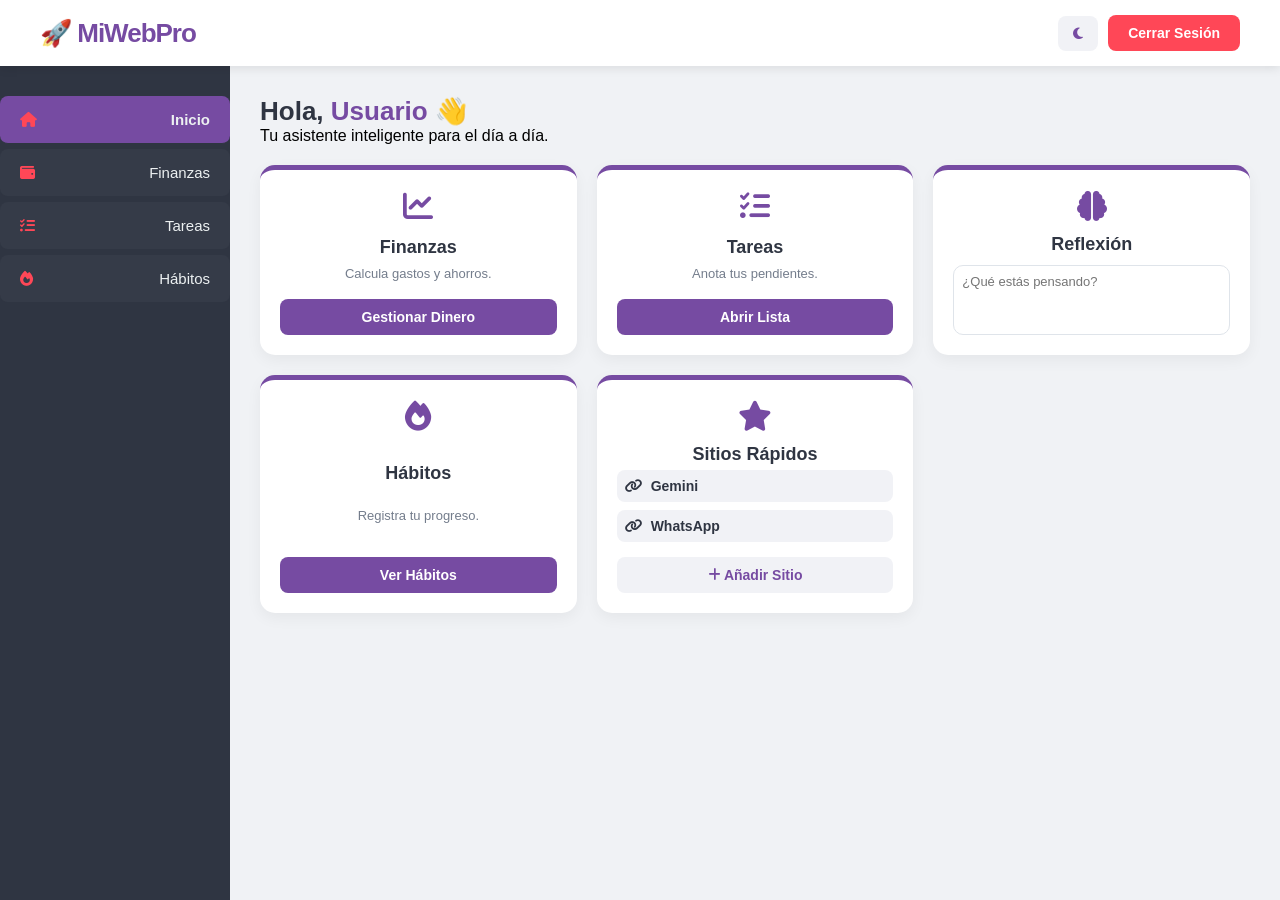
==== dashboard.html @ b3540f41 "Add files via upload" ====
<!DOCTYPE html>
<html lang="es">
<head>
    <meta charset="UTF-8">
    <meta name="viewport" content="width=device-width, initial-scale=1.0">
    <title>Panel de Control - MiWebPro</title>
    <link rel="stylesheet" href="https://cdnjs.cloudflare.com/ajax/libs/font-awesome/6.4.0/css/all.min.css">
    <link rel="stylesheet" href="dashboard.css">
</head>
<body class="light-mode"> <header class="navbar">
        <div class="logo">🚀 MiWebPro</div>
        <div class="nav-right">
            <button id="themeToggle" class="btn-theme" onclick="toggleTheme()">
                <i class="fa-solid fa-moon"></i>
            </button>
            <a href="index.html" class="btn-logout">Cerrar Sesión</a>
        </div>
    </header>

    <div class="main-layout">
        <aside class="sidebar">
            <ul>
                <li class="active"><i class="fa-solid fa-house"></i> Inicio</li>
                <li onclick="abrirFinanzas()"><i class="fa-solid fa-wallet"></i> Finanzas</li>
                <li onclick="abrirTareas()"><i class="fa-solid fa-list-check"></i> Tareas</li>
                <li onclick="abrirHabitos()"><i class="fa-solid fa-fire"></i> Hábitos</li>
            </ul>
        </aside>

        <main class="content">
            <header class="content-header">
                <h1>Hola, <span id="nombre-dinamico">Invitado</span> 👋</h1>
                <p>Tu asistente inteligente para el día a día.</p>
            </header>

            <section class="grid-options">
                <div class="card">
                    <div class="card-icon"><i class="fa-solid fa-chart-line"></i></div>
                    <h3>Finanzas</h3>
                    <p>Calcula gastos y ahorros.</p>
                    <button onclick="abrirFinanzas()">Gestionar Dinero</button>
                </div>

                <div class="card">
                    <div class="card-icon"><i class="fa-solid fa-list-check"></i></div>
                    <h3>Tareas</h3>
                    <p>Anota tus pendientes.</p>
                    <button onclick="abrirTareas()">Abrir Lista</button>
                </div>

                <div class="card">
                    <div class="card-icon"><i class="fa-solid fa-brain"></i></div>
                    <h3>Reflexión  </h3>
                    <textarea id="pensamientoInput" placeholder="¿Qué estás pensando?" oninput="guardarPensamiento()"></textarea>
                </div>

                <div class="card">
                    <div class="card-icon"><i class="fa-solid fa-fire"></i></div>
                    <h3>Hábitos</h3>
                    <p>Registra tu progreso.</p>
                    <button onclick="abrirHabitos()">Ver Hábitos</button>
                </div>

                <div class="card">
                    <div class="card-icon"><i class="fa-solid fa-star"></i></div>
                    <h3>Sitios Rápidos</h3>
                    <div id="listaLinks" class="links-rapidos">
                        </div>
                    <button class="btn-secundario" onclick="abrirLinks()"><i class="fa-solid fa-plus"></i> Añadir Sitio</button>
                </div>
            </section>
        </main>
    </div>

    <div id="modalFinanzas" class="modal">
        <div class="modal-content">
            <span class="close" onclick="cerrarModales()">&times;</span>
            <h2>💰 Mis Finanzas</h2>
            <div class="finanzas-body">
                <label>Ingreso Mensual:</label>
                <input type="number" id="ingresoTotal" placeholder="Ej: 2000" onchange="actualizarFinanzas()">
                <hr>
                <div class="gasto-input">
                    <input type="text" id="nombreGasto" placeholder="Gasto (Ej: Luz)">
                    <input type="number" id="montoGasto" placeholder="$">
                    <button onclick="agregarGasto()">Añadir</button>
                </div>
                <ul id="listaGastosUI"></ul>
                <div id="resFinanzas" class="resultado">
                    <p>Gastos: $<span id="tGastos">0</span></p>
                    <p>Ahorro (20%): $<span id="tAhorro">0</span></p>
                    <p><strong>Libre: $<span id="tLibre">0</span></strong></p>
                </div>
            </div>
        </div>
    </div>
    <div id="modalTareas" class="modal">
        <div class="modal-content">
            <span class="close" onclick="cerrarModales()">&times;</span>
            <h2>✅ Mis Tareas</h2>
            <div class="input-area">
                <input type="text" id="nuevaTarea" placeholder="Escribe algo...">
                <button onclick="agregarTarea()">Añadir</button>
            </div>
            <ul id="listaTareasUI"></ul>
        </div>
    </div>
    <div id="modalLinks" class="modal">
        <div class="modal-content">
            <span class="close" onclick="cerrarModales()">&times;</span>
            <h2>🔗 Nuevo Marcador</h2>
            <input type="text" id="linkNombre" placeholder="Nombre (Ej: Facebook)">
            <input type="text" id="linkURL" placeholder="URL (https://...)">
            <button onclick="agregarLink()">Guardar Link</button>
        </div>
    </div>
    <div id="modalHabitos" class="modal">
        <div class="modal-content">
            <span class="close" onclick="cerrarModales()">&times;</span>
            <h2>💪 Mis Hábitos</h2>
            <div class="habito-item"><input type="checkbox" id="h1" onchange="gHab()"> Beber Agua 💧</div>
            <div class="habito-item"><input type="checkbox" id="h2" onchange="gHab()"> Ejercicio 🏃</div>
            <div class="habito-item"><input type="checkbox" id="h3" onchange="gHab()"> Leer 📚</div>
        </div>
    </div>

    <script>
        // MODO NOCTURNO
        function toggleTheme() {
            const body = document.body;
            const toggleBtn = document.getElementById('themeToggle');
            body.classList.toggle('dark-mode');
            
            if (body.classList.contains('dark-mode')) {
                localStorage.setItem('theme', 'dark');
                toggleBtn.innerHTML = '<i class="fa-solid fa-sun"></i>';
            } else {
                localStorage.setItem('theme', 'light');
                toggleBtn.innerHTML = '<i class="fa-solid fa-moon"></i>';
            }
        }

        // Cargar tema guardado
        if (localStorage.getItem('theme') === 'dark') {
            document.body.classList.add('dark-mode');
            document.getElementById('themeToggle').innerHTML = '<i class="fa-solid fa-sun"></i>';
        }

        // --- Resto de funciones JS (Sin cambios) ---
        document.addEventListener('DOMContentLoaded', () => {
            document.getElementById('nombre-dinamico').innerText = localStorage.getItem('usuarioNombre') || "Usuario";
            document.getElementById('pensamientoInput').value = localStorage.getItem('pensamiento') || "";
            cargarTareas(); cargarHabitos(); cargarLinks(); cargarFinanzas();
        });
        function cerrarModales() { document.querySelectorAll('.modal').forEach(m => m.style.display='none'); }
        let misGastos = JSON.parse(localStorage.getItem('misGastos')) || [];
        function abrirFinanzas() { document.getElementById('modalFinanzas').style.display='flex'; actualizarFinanzas(); }
        function agregarGasto() {
            const n = document.getElementById('nombreGasto').value;
            const m = parseFloat(document.getElementById('montoGasto').value);
            if(!n || isNaN(m)) return;
            misGastos.push({n, m});
            localStorage.setItem('misGastos', JSON.stringify(misGastos));
            actualizarFinanzas();
            document.getElementById('nombreGasto').value = ""; document.getElementById('montoGasto').value = "";
        }
        function actualizarFinanzas() {
            const ing = parseFloat(document.getElementById('ingresoTotal').value) || 0;
            localStorage.setItem('ingresoTotal', ing);
            const ui = document.getElementById('listaGastosUI');
            ui.innerHTML = "";
            let totalG = 0;
            misGastos.forEach((g, i) => {
                totalG += g.monto || g.m;
                ui.innerHTML += `<li>${g.n}: $${g.m} <i class="fa-solid fa-trash" onclick="borrarGasto(${i})"></i></li>`;
            });
            const ahorro = ing * 0.20;
            const libre = ing - totalG - ahorro;
            document.getElementById('tGastos').innerText = totalG.toFixed(2);
            document.getElementById('tAhorro').innerText = ahorro.toFixed(2);
            document.getElementById('tLibre').innerText = (libre > 0 ? libre : 0).toFixed(2);
        }
        function borrarGasto(i) { misGastos.splice(i, 1); localStorage.setItem('misGastos', JSON.stringify(misGastos)); actualizarFinanzas(); }
        function cargarFinanzas() { document.getElementById('ingresoTotal').value = localStorage.getItem('ingresoTotal') || ""; }
        function abrirTareas() { document.getElementById('modalTareas').style.display='flex'; }
        function agregarTarea() {
            const val = document.getElementById('nuevaTarea').value;
            if(!val) return;
            let t = JSON.parse(localStorage.getItem('misTareas')) || [];
            t.push(val);
            localStorage.setItem('misTareas', JSON.stringify(t));
            document.getElementById('nuevaTarea').value = "";
            cargarTareas();
        }
        function cargarTareas() {
            const ui = document.getElementById('listaTareasUI'); ui.innerHTML = "";
            const t = JSON.parse(localStorage.getItem('misTareas')) || [];
            t.forEach((tarea, i) => {
                ui.innerHTML += `<li>${tarea} <i class="fa-solid fa-xmark" onclick="borrarTarea(${i})"></i></li>`;
            });
        }
        function borrarTarea(i) {
            let t = JSON.parse(localStorage.getItem('misTareas'));
            t.splice(i,1); localStorage.setItem('misTareas', JSON.stringify(t)); cargarTareas();
        }
        function abrirLinks() { document.getElementById('modalLinks').style.display='flex'; }
        function agregarLink() {
            const n = document.getElementById('linkNombre').value;
            const u = document.getElementById('linkURL').value;
            if(!n || !u) return;
            let l = JSON.parse(localStorage.getItem('misLinks')) || [];
            l.push({n, u});
            localStorage.setItem('misLinks', JSON.stringify(l));
            cerrarModales(); cargarLinks();
        }
        function cargarLinks() {
            const ui = document.getElementById('listaLinks'); ui.innerHTML = "";
            const l = JSON.parse(localStorage.getItem('misLinks')) || [
                {n: "Gemini", u: "https://gemini.google.com/"},
                {n: "WhatsApp", u: "https://web.whatsapp.com/"}
            ];
            l.forEach(link => {
                ui.innerHTML += `<a href="${link.u}" target="_blank" class="link-item"><i class="fa-solid fa-link"></i> ${link.n}</a>`;
            });
        }
        function abrirHabitos() { document.getElementById('modalHabitos').style.display='flex'; }
        function gHab() {
            localStorage.setItem('h1', document.getElementById('h1').checked);
            localStorage.setItem('h2', document.getElementById('h2').checked);
            localStorage.setItem('h3', document.getElementById('h3').checked);
        }
        function cargarHabitos() {
            document.getElementById('h1').checked = localStorage.getItem('h1') === 'true';
            document.getElementById('h2').checked = localStorage.getItem('h2') === 'true';
            document.getElementById('h3').checked = localStorage.getItem('h3') === 'true';
        }
        function guardarPensamiento() { localStorage.setItem('pensamiento', document.getElementById('pensamientoInput').value); }
    </script>
</body>
</html>
---- dashboard.css ----
* { margin: 0; padding: 0; box-sizing: border-box; font-family: 'Segoe UI', sans-serif; transition: background-color 0.3s, color 0.3s; }
body { background: #f0f2f5; display: flex; flex-direction: column; height: 100vh; }

/* BARRA SUPERIOR */
.navbar { background: white; padding: 15px 40px; display: flex; justify-content: space-between; align-items: center; box-shadow: 0 2px 10px rgba(0,0,0,0.1); z-index: 10; }
.nav-right { display: flex; align-items: center; gap: 10px; }
.logo { font-size: 26px; font-weight: 800; color: #764ba2; letter-spacing: -1px; }
.btn-logout { background: #ff4757; color: white; padding: 10px 20px; border-radius: 8px; text-decoration: none; font-weight: bold; font-size: 14px; }
.btn-theme { background: #f1f2f6; border: none; padding: 10px 15px; border-radius: 8px; cursor: pointer; color: #764ba2; }

/* LAYOUT PRINCIPAL */
.main-layout { display: flex; flex: 1; overflow: hidden; }
.sidebar { width: 230px; background: #2f3542; color: white; padding-top: 20px; }
.sidebar ul { padding: 0; }
.sidebar li { 
    padding: 15px 20px; font-size: 15px; cursor: pointer; transition: 0.3s; 
    display: flex; align-items: center; gap: 12px;
    color: #ecf0f1; background: #353b48; border-bottom: 1px solid #2f3542;
}
.sidebar li:hover { background: #764ba2; padding-left: 25px; }
.sidebar li.active { background: #764ba2; font-weight: bold; }

/* CONTENIDO */
.content { flex: 1; padding: 30px; overflow-y: auto; }
.content-header h1 { font-size: 26px; color: #2f3542; }
#nombre-dinamico { color: #764ba2; text-transform: capitalize; }

/* TARJETAS */
.grid-options { display: grid; grid-template-columns: repeat(auto-fit, minmax(240px, 1fr)); gap: 20px; margin-top: 20px; }
.card { background: white; padding: 20px; border-radius: 15px; box-shadow: 0 5px 15px rgba(0,0,0,0.05); text-align: center; border-top: 5px solid #764ba2; display: flex; flex-direction: column; justify-content: space-between;
        transition: transform 0.3s ease, box-shadow 0.3s ease; }
.card:hover { transform: translateY(-7px); box-shadow: 0 10px 20px rgba(0,0,0,0.1); border-top-color: #667eea; }

.card-icon { font-size: 30px; color: #764ba2; margin-bottom: 10px; }
.card h3 { color: #2f3542; margin-bottom: 5px; font-size: 18px; }
.card p { color: #747d8c; font-size: 13px; margin-bottom: 15px; }
.card button { background: #764ba2; color: white; border: none; padding: 10px; border-radius: 8px; font-weight: bold; cursor: pointer; width: 100%; transition: 0.3s; font-size: 14px; }
.card button:hover { background: #5a3e8a; }
.card .btn-secundario { background: #f1f2f6; color: #764ba2; margin-top: 5px; }

/* PENSAMIENTO AREA */
textarea { width: 100%; height: 70px; border-radius: 10px; border: 1px solid #dfe4ea; padding: 8px; outline: none; font-size: 13px; resize: none; margin-top: 5px; background: white; color: #333; }

/* LINKS */
.links-rapidos { display: flex; flex-direction: column; gap: 8px; margin-bottom: 10px; text-align: left; }
.link-item { background: #f1f2f6; padding: 8px; border-radius: 8px; text-decoration: none; color: #2f3542; font-weight: 600; display: flex; align-items: center; gap: 8px; transition: 0.2s; font-size: 14px; }
.link-item:hover { background: #dfe4ea; transform: translateX(5px); }

/* MODALES */
.modal { display: none; position: fixed; top: 0; left: 0; width: 100%; height: 100%; background: rgba(0,0,0,0.5); justify-content: center; align-items: center; z-index: 100; }
.modal-content { background: white; padding: 25px; border-radius: 15px; width: 350px; position: relative; }
.close { position: absolute; top: 10px; right: 15px; cursor: pointer; font-size: 20px; color: #a4b0be; }

/* ELEMENTOS DE MODAL */
input { width: 100%; padding: 10px; margin: 8px 0; border: 1px solid #dfe4ea; border-radius: 8px; }
ul { list-style: none; margin-top: 10px; }
ul li { background: #f1f2f6; padding: 10px; border-radius: 8px; margin-bottom: 5px; display: flex; justify-content: space-between; align-items: center; font-size: 14px; color: #333;}
ul li i { cursor: pointer; color: #ff4757; }
.resultado { background: #e3fcef; padding: 10px; border-radius: 10px; margin-top: 15px; color: #00875a; font-size: 14px; }
.gasto-input { display: flex; gap: 5px; }
.gasto-input button { background: #2ed573; color: white; border: none; padding: 10px; border-radius: 8px; cursor: pointer; }
.habito-item { background: #f1f2f6; padding: 10px; border-radius: 10px; margin-bottom: 5px; display: flex; align-items: center; gap: 10px; font-weight: bold; font-size: 14px; color: #333;}

/* =========================================
   ESTILOS MODO NOCTURNO (DARK MODE)
   ========================================= */
body.dark-mode { background: #1e1e2e; color: #cdd6f4; }
body.dark-mode .navbar { background: #181825; box-shadow: 0 2px 10px rgba(0,0,0,0.3); }
body.dark-mode .logo { color: #cba6f7; }
body.dark-mode .btn-theme { background: #313244; color: #cba6f7; }
body.dark-mode .content-header h1 { color: #cdd6f4; }
body.dark-mode .card { background: #181825; border-top-color: #cba6f7; box-shadow: 0 5px 15px rgba(0,0,0,0.2); }
body.dark-mode .card h3, body.dark-mode .card p { color: #cdd6f4; }
body.dark-mode textarea { background: #313244; border-color: #45475a; color: #cdd6f4; }
body.dark-mode .link-item { background: #313244; color: #cdd6f4; }
body.dark-mode .link-item:hover { background: #45475a; }
body.dark-mode .modal-content { background: #181825; color: #cdd6f4; }
body.dark-mode input { background: #313244; border-color: #45475a; color: #cdd6f4; }
body.dark-mode ul li, body.dark-mode .habito-item { background: #313244; color: #cdd6f4; }
body.dark-mode .resultado { background: #2a3532; color: #a6e3a1; }
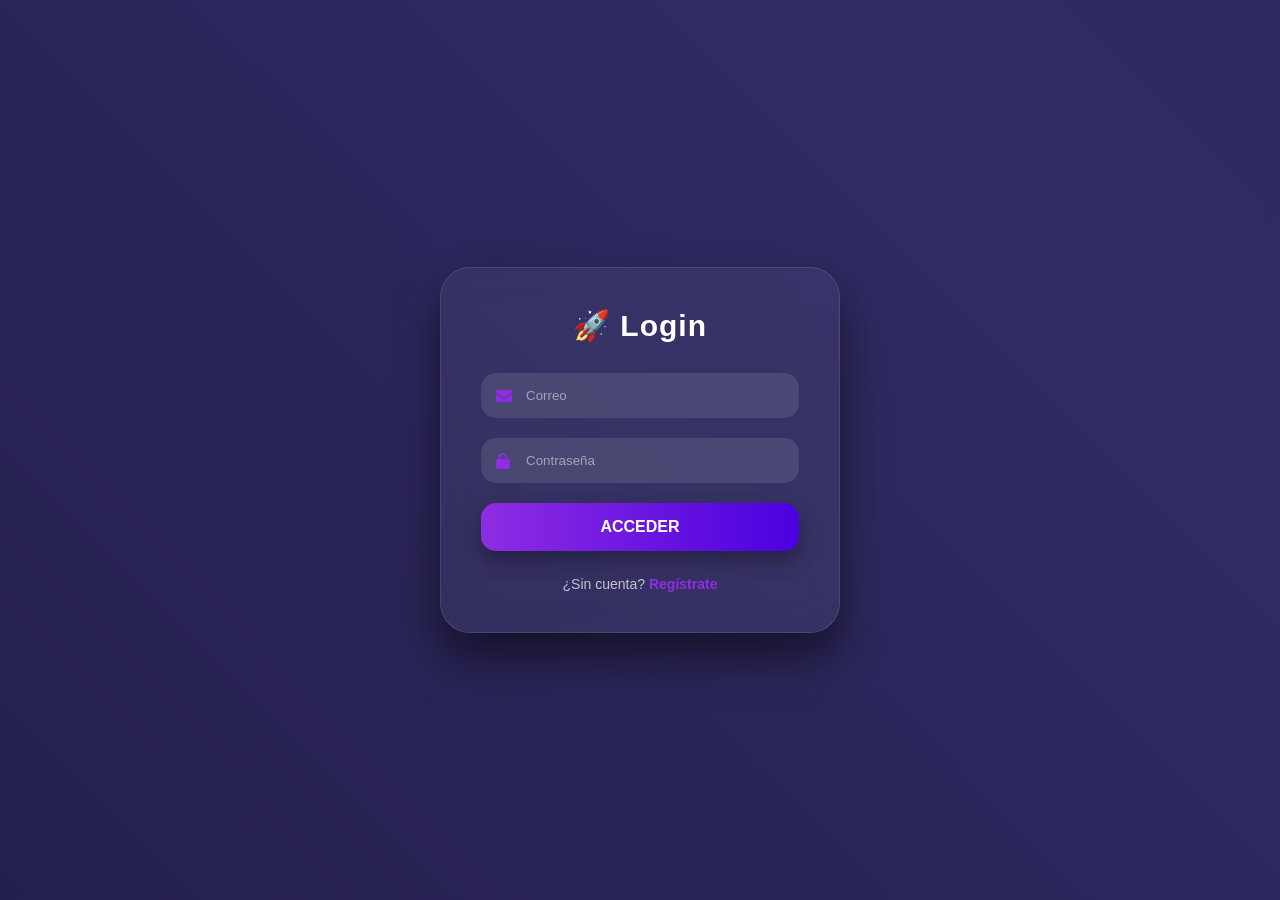
==== commit b5360035: "Add files via upload" ====
--- a/dashboard.html
+++ b/dashboard.html
@@ -3,238 +3,160 @@
 <head>
     <meta charset="UTF-8">
     <meta name="viewport" content="width=device-width, initial-scale=1.0">
-    <title>Panel de Control - MiWebPro</title>
+    <title>Panel Pro | MiWebPro</title>
     <link rel="stylesheet" href="https://cdnjs.cloudflare.com/ajax/libs/font-awesome/6.4.0/css/all.min.css">
     <link rel="stylesheet" href="dashboard.css">
 </head>
-<body class="light-mode"> <header class="navbar">
-        <div class="logo">🚀 MiWebPro</div>
+<body class="light-mode">
+    <header class="navbar">
+        <div class="nav-left">
+            <button class="menu-btn" onclick="toggleSidebar()"><i class="fa-solid fa-bars-staggered"></i></button>
+            <div class="logo">⚡ MiWeb<span>PRO</span></div>
+        </div>
         <div class="nav-right">
             <button id="themeToggle" class="btn-theme" onclick="toggleTheme()">
                 <i class="fa-solid fa-moon"></i>
             </button>
-            <a href="index.html" class="btn-logout">Cerrar Sesión</a>
+            <a href="index.html" class="btn-logout" onclick="localStorage.removeItem('usuarioActual')">
+                <i class="fa-solid fa-power-off"></i>
+            </a>
         </div>
     </header>
 
     <div class="main-layout">
-        <aside class="sidebar">
+        <aside class="sidebar" id="sidebar">
             <ul>
-                <li class="active"><i class="fa-solid fa-house"></i> Inicio</li>
-                <li onclick="abrirFinanzas()"><i class="fa-solid fa-wallet"></i> Finanzas</li>
-                <li onclick="abrirTareas()"><i class="fa-solid fa-list-check"></i> Tareas</li>
-                <li onclick="abrirHabitos()"><i class="fa-solid fa-fire"></i> Hábitos</li>
+                <li class="active"><i class="fa-solid fa-house"></i> inicio</li>
+                <li onclick="abrirModal('modalFinanzas')"><i class="fa-solid fa-sack-dollar"></i> Finanzas Bs.</li>
+                <li onclick="abrirModal('modalTareas')"><i class="fa-solid fa-list-check"></i> Mis Tareas</li>
+                <li onclick="abrirModal('modalHabitos')"><i class="fa-solid fa-fire-glow"></i> Mis Hábitos</li>
             </ul>
         </aside>
 
         <main class="content">
-            <header class="content-header">
-                <h1>Hola, <span id="nombre-dinamico">Invitado</span> 👋</h1>
-                <p>Tu asistente inteligente para el día a día.</p>
-            </header>
+            <div class="header-content">
+                <h1>Hola, <span id="nombre-usuario">Ingeniero</span> ✨</h1>
+                <p>Aquí tienes el resumen de tu productividad.</p>
+            </div>
 
-            <section class="grid-options">
-                <div class="card">
-                    <div class="card-icon"><i class="fa-solid fa-chart-line"></i></div>
+            <div class="grid-options">
+                <div class="card card-money">
+                    <div class="icon-circle"><i class="fa-solid fa-wallet"></i></div>
                     <h3>Finanzas</h3>
-                    <p>Calcula gastos y ahorros.</p>
-                    <button onclick="abrirFinanzas()">Gestionar Dinero</button>
+                    <p>Gestiona tus Finanzas</p>
+                    <button onclick="abrirModal('modalFinanzas')">Abrir Libro</button>
                 </div>
-
-                <div class="card">
-                    <div class="card-icon"><i class="fa-solid fa-list-check"></i></div>
+                <div class="card card-check">
+                    <div class="icon-circle"><i class="fa-solid fa-check-double"></i></div>
                     <h3>Tareas</h3>
-                    <p>Anota tus pendientes.</p>
-                    <button onclick="abrirTareas()">Abrir Lista</button>
+                    <p>Pendientes de hoy</p>
+                    <button onclick="abrirModal('modalTareas')">Ver Lista</button>
                 </div>
-
-                <div class="card">
-                    <div class="card-icon"><i class="fa-solid fa-brain"></i></div>
-                    <h3>Reflexión  </h3>
-                    <textarea id="pensamientoInput" placeholder="¿Qué estás pensando?" oninput="guardarPensamiento()"></textarea>
+                <div class="card card-fire">
+                    <div class="icon-circle"><i class="fa-solid fa-bolt"></i></div>
+                    <h3>Hábitos</h3>
+                    <p>Racha actual</p>
+                    <button onclick="abrirModal('modalHabitos')">Logros</button>
                 </div>
-
-                <div class="card">
-                    <div class="card-icon"><i class="fa-solid fa-fire"></i></div>
-                    <h3>Hábitos</h3>
-                    <p>Registra tu progreso.</p>
-                    <button onclick="abrirHabitos()">Ver Hábitos</button>
+                <div class="card card-brain">
+                    <div class="icon-circle"><i class="fa-solid fa-brain"></i></div>
+                    <h3>Reflexión</h3>
+                    <textarea id="pensamientoInput" oninput="guardarNota()" placeholder="¿Qué aprendiste hoy?"></textarea>
                 </div>
-
-                <div class="card">
-                    <div class="card-icon"><i class="fa-solid fa-star"></i></div>
-                    <h3>Sitios Rápidos</h3>
-                    <div id="listaLinks" class="links-rapidos">
-                        </div>
-                    <button class="btn-secundario" onclick="abrirLinks()"><i class="fa-solid fa-plus"></i> Añadir Sitio</button>
+                <div class="card card-web">
+                    <div class="icon-circle"><i class="fa-solid fa-link"></i></div>
+                    <h3>Sitios</h3>
+                    <div id="listaLinks" class="link-box-container"></div>
+                    <button class="btn-add-small" onclick="abrirModal('modalLinks')">+ Link</button>
                 </div>
-            </section>
+            </div>
         </main>
     </div>
 
     <div id="modalFinanzas" class="modal">
         <div class="modal-content">
             <span class="close" onclick="cerrarModales()">&times;</span>
-            <h2>💰 Mis Finanzas</h2>
-            <div class="finanzas-body">
-                <label>Ingreso Mensual:</label>
-                <input type="number" id="ingresoTotal" placeholder="Ej: 2000" onchange="actualizarFinanzas()">
-                <hr>
-                <div class="gasto-input">
-                    <input type="text" id="nombreGasto" placeholder="Gasto (Ej: Luz)">
-                    <input type="number" id="montoGasto" placeholder="$">
-                    <button onclick="agregarGasto()">Añadir</button>
-                </div>
-                <ul id="listaGastosUI"></ul>
-                <div id="resFinanzas" class="resultado">
-                    <p>Gastos: $<span id="tGastos">0</span></p>
-                    <p>Ahorro (20%): $<span id="tAhorro">0</span></p>
-                    <p><strong>Libre: $<span id="tLibre">0</span></strong></p>
-                </div>
+            <h2 style="color: #27ae60; margin-bottom: 20px;"><i class="fa-solid fa-money-bill-transfer"></i> Mis Finanzas</h2>
+            <label>Ingreso Total (Bs.):</label>
+            <input type="number" id="ingresoTotal" placeholder="Monto total" oninput="actualizarFinanzas()">
+            
+            <div class="input-row">
+                <input type="text" id="nombreGasto" placeholder="¿En qué gastaste?">
+                <input type="number" id="montoGasto" placeholder="Bs.">
+                <button onclick="agregarGasto()" class="btn-add-gasto"><i class="fa-solid fa-plus"></i></button>
+            </div>
+            
+            <ul id="listaGastosUI" class="expense-list"></ul>
+
+            <div class="resultado-moderno">
+                <div class="res-row"><span>Gasto Total:</span> <b id="tGastos">0</b> Bs.</div>
+                <div class="res-row info"><span>🏠 Necesidades (50%):</span> <span id="tNecesidades">0</span> Bs.</div>
+                <div class="res-row info"><span>🎨 Deseos (30%):</span> <span id="tDeseos">0</span> Bs.</div>
+                <div class="res-row info"><span>🏦 Ahorro (20%):</span> <span id="tAhorro">0</span> Bs.</div>
+                <div class="res-row total"><span>Saldo Restante:</span> <b id="tLibre">0</b> Bs.</div>
             </div>
         </div>
     </div>
-    <div id="modalTareas" class="modal">
-        <div class="modal-content">
-            <span class="close" onclick="cerrarModales()">&times;</span>
-            <h2>✅ Mis Tareas</h2>
-            <div class="input-area">
-                <input type="text" id="nuevaTarea" placeholder="Escribe algo...">
-                <button onclick="agregarTarea()">Añadir</button>
-            </div>
-            <ul id="listaTareasUI"></ul>
-        </div>
-    </div>
-    <div id="modalLinks" class="modal">
-        <div class="modal-content">
-            <span class="close" onclick="cerrarModales()">&times;</span>
-            <h2>🔗 Nuevo Marcador</h2>
-            <input type="text" id="linkNombre" placeholder="Nombre (Ej: Facebook)">
-            <input type="text" id="linkURL" placeholder="URL (https://...)">
-            <button onclick="agregarLink()">Guardar Link</button>
-        </div>
-    </div>
-    <div id="modalHabitos" class="modal">
-        <div class="modal-content">
-            <span class="close" onclick="cerrarModales()">&times;</span>
-            <h2>💪 Mis Hábitos</h2>
-            <div class="habito-item"><input type="checkbox" id="h1" onchange="gHab()"> Beber Agua 💧</div>
-            <div class="habito-item"><input type="checkbox" id="h2" onchange="gHab()"> Ejercicio 🏃</div>
-            <div class="habito-item"><input type="checkbox" id="h3" onchange="gHab()"> Leer 📚</div>
-        </div>
-    </div>
+
+    <div id="modalHabitos" class="modal"><div class="modal-content"><span class="close" onclick="cerrarModales()">&times;</span><h2>💪 Mis Hábitos</h2><div class="h-item"><label><input type="checkbox" id="h1" onchange="gHab()"> 💧 Agua</label></div><div class="h-item"><label><input type="checkbox" id="h2" onchange="gHab()"> 🏃 Ejercicio</label></div></div></div>
+    <div id="modalLinks" class="modal"><div class="modal-content"><span class="close" onclick="cerrarModales()">&times;</span><h2>🔗 Guardar Link</h2><input type="text" id="linkNombre" placeholder="Nombre"><input type="text" id="linkURL" placeholder="URL"><button onclick="agregarLink()" style="background:#4a00e0; color:white; border:none; padding:12px; border-radius:10px; width:100%; cursor:pointer;">Guardar</button></div></div>
 
     <script>
-        // MODO NOCTURNO
-        function toggleTheme() {
-            const body = document.body;
-            const toggleBtn = document.getElementById('themeToggle');
-            body.classList.toggle('dark-mode');
-            
-            if (body.classList.contains('dark-mode')) {
-                localStorage.setItem('theme', 'dark');
-                toggleBtn.innerHTML = '<i class="fa-solid fa-sun"></i>';
-            } else {
-                localStorage.setItem('theme', 'light');
-                toggleBtn.innerHTML = '<i class="fa-solid fa-moon"></i>';
+        const user = JSON.parse(localStorage.getItem('usuarioActual'));
+        if(!user) window.location.href = "index.html";
+        const key = user.correo;
+
+        document.addEventListener('DOMContentLoaded', () => {
+            document.getElementById('nombre-usuario').innerText = user.nombre;
+            document.getElementById('pensamientoInput').value = localStorage.getItem('nota_'+key) || "";
+            cargarFinanzas(); cargarHabitos(); cargarLinks();
+            if (localStorage.getItem('theme') === 'dark') {
+                document.body.classList.add('dark-mode');
+                document.querySelector('#themeToggle i').className = 'fa-solid fa-sun';
             }
+        });
+
+        function toggleSidebar() { document.getElementById('sidebar').classList.toggle('active-mobile'); }
+        function abrirModal(id) { document.getElementById(id).style.display = 'flex'; }
+        function cerrarModales() { document.querySelectorAll('.modal').forEach(m => m.style.display='none'); }
+        function toggleTheme() { 
+            document.body.classList.toggle('dark-mode'); 
+            const isDark = document.body.classList.contains('dark-mode');
+            localStorage.setItem('theme', isDark ? 'dark' : 'light');
+            document.querySelector('#themeToggle i').className = isDark ? 'fa-solid fa-sun' : 'fa-solid fa-moon';
         }
 
-        // Cargar tema guardado
-        if (localStorage.getItem('theme') === 'dark') {
-            document.body.classList.add('dark-mode');
-            document.getElementById('themeToggle').innerHTML = '<i class="fa-solid fa-sun"></i>';
-        }
-
-        // --- Resto de funciones JS (Sin cambios) ---
-        document.addEventListener('DOMContentLoaded', () => {
-            document.getElementById('nombre-dinamico').innerText = localStorage.getItem('usuarioNombre') || "Usuario";
-            document.getElementById('pensamientoInput').value = localStorage.getItem('pensamiento') || "";
-            cargarTareas(); cargarHabitos(); cargarLinks(); cargarFinanzas();
-        });
-        function cerrarModales() { document.querySelectorAll('.modal').forEach(m => m.style.display='none'); }
-        let misGastos = JSON.parse(localStorage.getItem('misGastos')) || [];
-        function abrirFinanzas() { document.getElementById('modalFinanzas').style.display='flex'; actualizarFinanzas(); }
+        let misGastos = JSON.parse(localStorage.getItem('gastos_'+key)) || [];
         function agregarGasto() {
-            const n = document.getElementById('nombreGasto').value;
-            const m = parseFloat(document.getElementById('montoGasto').value);
-            if(!n || isNaN(m)) return;
-            misGastos.push({n, m});
-            localStorage.setItem('misGastos', JSON.stringify(misGastos));
-            actualizarFinanzas();
-            document.getElementById('nombreGasto').value = ""; document.getElementById('montoGasto').value = "";
+            const n = document.getElementById('nombreGasto').value; const m = parseFloat(document.getElementById('montoGasto').value);
+            if(n && m) { misGastos.push({n, m}); localStorage.setItem('gastos_'+key, JSON.stringify(misGastos)); actualizarFinanzas(); document.getElementById('nombreGasto').value=""; document.getElementById('montoGasto').value=""; }
         }
         function actualizarFinanzas() {
             const ing = parseFloat(document.getElementById('ingresoTotal').value) || 0;
-            localStorage.setItem('ingresoTotal', ing);
-            const ui = document.getElementById('listaGastosUI');
-            ui.innerHTML = "";
-            let totalG = 0;
-            misGastos.forEach((g, i) => {
-                totalG += g.monto || g.m;
-                ui.innerHTML += `<li>${g.n}: $${g.m} <i class="fa-solid fa-trash" onclick="borrarGasto(${i})"></i></li>`;
-            });
-            const ahorro = ing * 0.20;
-            const libre = ing - totalG - ahorro;
+            let totalG = 0; const ui = document.getElementById('listaGastosUI'); ui.innerHTML = "";
+            misGastos.forEach((g, i) => { totalG += g.m; ui.innerHTML += `<li>${g.n}: <b>${g.m} Bs.</b> <i class="fa-solid fa-trash" onclick="borrarGasto(${i})"></i></li>`; });
             document.getElementById('tGastos').innerText = totalG.toFixed(2);
-            document.getElementById('tAhorro').innerText = ahorro.toFixed(2);
-            document.getElementById('tLibre').innerText = (libre > 0 ? libre : 0).toFixed(2);
+            document.getElementById('tNecesidades').innerText = (ing * 0.5).toFixed(2);
+            document.getElementById('tDeseos').innerText = (ing * 0.3).toFixed(2);
+            document.getElementById('tAhorro').innerText = (ing * 0.2).toFixed(2);
+            document.getElementById('tLibre').innerText = (ing - totalG).toFixed(2);
+            localStorage.setItem('ingreso_'+key, ing);
         }
-        function borrarGasto(i) { misGastos.splice(i, 1); localStorage.setItem('misGastos', JSON.stringify(misGastos)); actualizarFinanzas(); }
-        function cargarFinanzas() { document.getElementById('ingresoTotal').value = localStorage.getItem('ingresoTotal') || ""; }
-        function abrirTareas() { document.getElementById('modalTareas').style.display='flex'; }
-        function agregarTarea() {
-            const val = document.getElementById('nuevaTarea').value;
-            if(!val) return;
-            let t = JSON.parse(localStorage.getItem('misTareas')) || [];
-            t.push(val);
-            localStorage.setItem('misTareas', JSON.stringify(t));
-            document.getElementById('nuevaTarea').value = "";
-            cargarTareas();
-        }
-        function cargarTareas() {
-            const ui = document.getElementById('listaTareasUI'); ui.innerHTML = "";
-            const t = JSON.parse(localStorage.getItem('misTareas')) || [];
-            t.forEach((tarea, i) => {
-                ui.innerHTML += `<li>${tarea} <i class="fa-solid fa-xmark" onclick="borrarTarea(${i})"></i></li>`;
-            });
-        }
-        function borrarTarea(i) {
-            let t = JSON.parse(localStorage.getItem('misTareas'));
-            t.splice(i,1); localStorage.setItem('misTareas', JSON.stringify(t)); cargarTareas();
-        }
-        function abrirLinks() { document.getElementById('modalLinks').style.display='flex'; }
+        function borrarGasto(i) { misGastos.splice(i,1); localStorage.setItem('gastos_'+key, JSON.stringify(misGastos)); actualizarFinanzas(); }
+        function cargarFinanzas() { document.getElementById('ingresoTotal').value = localStorage.getItem('ingreso_'+key) || ""; actualizarFinanzas(); }
+        
         function agregarLink() {
-            const n = document.getElementById('linkNombre').value;
-            const u = document.getElementById('linkURL').value;
-            if(!n || !u) return;
-            let l = JSON.parse(localStorage.getItem('misLinks')) || [];
-            l.push({n, u});
-            localStorage.setItem('misLinks', JSON.stringify(l));
-            cerrarModales(); cargarLinks();
+            const n = document.getElementById('linkNombre').value; const u = document.getElementById('linkURL').value;
+            if(n && u) { let l = JSON.parse(localStorage.getItem('links_'+key)) || []; l.push({n, u}); localStorage.setItem('links_'+key, JSON.stringify(l)); cargarLinks(); cerrarModales(); }
         }
         function cargarLinks() {
             const ui = document.getElementById('listaLinks'); ui.innerHTML = "";
-            const l = JSON.parse(localStorage.getItem('misLinks')) || [
-                {n: "Gemini", u: "https://gemini.google.com/"},
-                {n: "WhatsApp", u: "https://web.whatsapp.com/"}
-            ];
-            l.forEach(link => {
-                ui.innerHTML += `<a href="${link.u}" target="_blank" class="link-item"><i class="fa-solid fa-link"></i> ${link.n}</a>`;
-            });
+            const l = JSON.parse(localStorage.getItem('links_'+key)) || [];
+            l.forEach(link => { ui.innerHTML += `<a href="${link.u}" target="_blank" class="link-pill">${link.n}</a>`; });
         }
-        function abrirHabitos() { document.getElementById('modalHabitos').style.display='flex'; }
-        function gHab() {
-            localStorage.setItem('h1', document.getElementById('h1').checked);
-            localStorage.setItem('h2', document.getElementById('h2').checked);
-            localStorage.setItem('h3', document.getElementById('h3').checked);
-        }
-        function cargarHabitos() {
-            document.getElementById('h1').checked = localStorage.getItem('h1') === 'true';
-            document.getElementById('h2').checked = localStorage.getItem('h2') === 'true';
-            document.getElementById('h3').checked = localStorage.getItem('h3') === 'true';
-        }
-        function guardarPensamiento() { localStorage.setItem('pensamiento', document.getElementById('pensamientoInput').value); }
+        function gHab() { localStorage.setItem('h1_'+key, document.getElementById('h1').checked); localStorage.setItem('h2_'+key, document.getElementById('h2').checked); }
+        function cargarHabitos() { document.getElementById('h1').checked = localStorage.getItem('h1_'+key)==='true'; document.getElementById('h2').checked = localStorage.getItem('h2_'+key)==='true'; }
+        function guardarNota() { localStorage.setItem('nota_'+key, document.getElementById('pensamientoInput').value); }
     </script>
 </body>
 </html>
--- a/dashboard.css
+++ b/dashboard.css
@@ -1,80 +1,82 @@
-* { margin: 0; padding: 0; box-sizing: border-box; font-family: 'Segoe UI', sans-serif; transition: background-color 0.3s, color 0.3s; }
-body { background: #f0f2f5; display: flex; flex-direction: column; height: 100vh; }
+:root {
+    --primary: #4a00e0;
+    --accent: #8e2de2;
+    --bg: #f4f7fe;
+    --card: #ffffff;
+    --text: #1b1b1b;
+}
 
-/* BARRA SUPERIOR */
-.navbar { background: white; padding: 15px 40px; display: flex; justify-content: space-between; align-items: center; box-shadow: 0 2px 10px rgba(0,0,0,0.1); z-index: 10; }
-.nav-right { display: flex; align-items: center; gap: 10px; }
-.logo { font-size: 26px; font-weight: 800; color: #764ba2; letter-spacing: -1px; }
-.btn-logout { background: #ff4757; color: white; padding: 10px 20px; border-radius: 8px; text-decoration: none; font-weight: bold; font-size: 14px; }
-.btn-theme { background: #f1f2f6; border: none; padding: 10px 15px; border-radius: 8px; cursor: pointer; color: #764ba2; }
+* { margin: 0; padding: 0; box-sizing: border-box; font-family: 'Poppins', sans-serif; transition: 0.3s; }
+body { background: var(--bg); color: var(--text); height: 100vh; display: flex; flex-direction: column; }
 
-/* LAYOUT PRINCIPAL */
+/* NAVBAR */
+.navbar { background: var(--card); padding: 15px 30px; display: flex; justify-content: space-between; align-items: center; box-shadow: 0 10px 30px rgba(0,0,0,0.05); }
+.logo { font-size: 24px; font-weight: 900; color: var(--primary); }
+.logo span { color: var(--accent); }
+.nav-right { display: flex; gap: 15px; }
+
+.btn-theme { background: #f0f0f0; border: none; width: 45px; height: 45px; border-radius: 12px; cursor: pointer; color: var(--primary); font-size: 18px; }
+.btn-logout { background: #ff4757; color: white; width: 45px; height: 45px; border-radius: 12px; display: flex; justify-content: center; align-items: center; text-decoration: none; }
+
+/* LAYOUT */
 .main-layout { display: flex; flex: 1; overflow: hidden; }
-.sidebar { width: 230px; background: #2f3542; color: white; padding-top: 20px; }
-.sidebar ul { padding: 0; }
-.sidebar li { 
-    padding: 15px 20px; font-size: 15px; cursor: pointer; transition: 0.3s; 
-    display: flex; align-items: center; gap: 12px;
-    color: #ecf0f1; background: #353b48; border-bottom: 1px solid #2f3542;
-}
-.sidebar li:hover { background: #764ba2; padding-left: 25px; }
-.sidebar li.active { background: #764ba2; font-weight: bold; }
+.sidebar { width: 260px; background: #1b1b1b; color: white; padding: 20px 0; }
+.sidebar li { padding: 18px 25px; cursor: pointer; display: flex; align-items: center; gap: 15px; font-weight: 500; opacity: 0.7; }
+.sidebar li:hover, .sidebar li.active { opacity: 1; background: linear-gradient(to right, rgba(142,45,226,0.2), transparent); border-left: 4px solid var(--accent); }
 
-/* CONTENIDO */
-.content { flex: 1; padding: 30px; overflow-y: auto; }
-.content-header h1 { font-size: 26px; color: #2f3542; }
-#nombre-dinamico { color: #764ba2; text-transform: capitalize; }
+/* CONTENT */
+.content { flex: 1; padding: 40px; overflow-y: auto; }
+.header-content h1 { font-size: 32px; font-weight: 800; margin-bottom: 5px; }
 
-/* TARJETAS */
-.grid-options { display: grid; grid-template-columns: repeat(auto-fit, minmax(240px, 1fr)); gap: 20px; margin-top: 20px; }
-.card { background: white; padding: 20px; border-radius: 15px; box-shadow: 0 5px 15px rgba(0,0,0,0.05); text-align: center; border-top: 5px solid #764ba2; display: flex; flex-direction: column; justify-content: space-between;
-        transition: transform 0.3s ease, box-shadow 0.3s ease; }
-.card:hover { transform: translateY(-7px); box-shadow: 0 10px 20px rgba(0,0,0,0.1); border-top-color: #667eea; }
+/* CARDS CON COLORES */
+.grid-options { display: grid; grid-template-columns: repeat(auto-fit, minmax(280px, 1fr)); gap: 25px; margin-top: 30px; }
+.card { background: var(--card); padding: 30px; border-radius: 25px; box-shadow: 0 15px 35px rgba(0,0,0,0.05); text-align: center; position: relative; overflow: hidden; }
 
-.card-icon { font-size: 30px; color: #764ba2; margin-bottom: 10px; }
-.card h3 { color: #2f3542; margin-bottom: 5px; font-size: 18px; }
-.card p { color: #747d8c; font-size: 13px; margin-bottom: 15px; }
-.card button { background: #764ba2; color: white; border: none; padding: 10px; border-radius: 8px; font-weight: bold; cursor: pointer; width: 100%; transition: 0.3s; font-size: 14px; }
-.card button:hover { background: #5a3e8a; }
-.card .btn-secundario { background: #f1f2f6; color: #764ba2; margin-top: 5px; }
+.icon-circle { width: 60px; height: 60px; border-radius: 18px; margin: 0 auto 15px; display: flex; justify-content: center; align-items: center; font-size: 24px; }
 
-/* PENSAMIENTO AREA */
-textarea { width: 100%; height: 70px; border-radius: 10px; border: 1px solid #dfe4ea; padding: 8px; outline: none; font-size: 13px; resize: none; margin-top: 5px; background: white; color: #333; }
+.card-money .icon-circle { background: rgba(39, 174, 96, 0.1); color: #27ae60; }
+.card-check .icon-circle { background: rgba(41, 128, 185, 0.1); color: #2980b9; }
+.card-fire .icon-circle { background: rgba(230, 126, 34, 0.1); color: #e67e22; }
+.card-brain .icon-circle { background: rgba(142, 45, 226, 0.1); color: #8e2de2; }
+
+.card h3 { font-weight: 800; margin-bottom: 10px; }
+.card button { background: var(--primary); color: white; border: none; padding: 12px 25px; border-radius: 12px; cursor: pointer; width: 100%; margin-top: 15px; font-weight: bold; }
+
+/* REFLEXIÓN */
+textarea { width: 100%; height: 100px; border-radius: 15px; border: 2px solid #eee; padding: 12px; margin-top: 10px; resize: none; background: #fafafa; outline: none; }
+textarea:focus { border-color: var(--accent); }
+
+/* MODO OSCURO PRO */
+body.dark-mode { background: #0f172a; color: white; }
+body.dark-mode .navbar, body.dark-mode .card, body.dark-mode .modal-content { background: #1e293b; color: white; }
+body.dark-mode .btn-theme { background: #334155; color: #fbbf24; }
+body.dark-mode textarea { background: #0f172a; color: white; border-color: #334155; }
+
+/* RESULTADOS FINANZAS OSCURO (FIJO) */
+.resultado-moderno { background: #f8f9fa; padding: 20px; border-radius: 20px; margin-top: 20px; }
+body.dark-mode .resultado-moderno { background: #0f172a !important; border: 1px solid #334155; }
+.res-row { display: flex; justify-content: space-between; margin-bottom: 10px; font-size: 15px; }
+.res-row.info { opacity: 0.8; font-size: 13px; }
+.res-row.total { border-top: 2px solid #ddd; padding-top: 10px; color: var(--primary); font-size: 18px; }
+body.dark-mode .res-row.total { color: #8e2de2; border-color: #334155; }
+body.dark-mode .res-row span, body.dark-mode .res-row b { color: white !important; }
 
 /* LINKS */
-.links-rapidos { display: flex; flex-direction: column; gap: 8px; margin-bottom: 10px; text-align: left; }
-.link-item { background: #f1f2f6; padding: 8px; border-radius: 8px; text-decoration: none; color: #2f3542; font-weight: 600; display: flex; align-items: center; gap: 8px; transition: 0.2s; font-size: 14px; }
-.link-item:hover { background: #dfe4ea; transform: translateX(5px); }
+.link-pill { display: inline-block; background: #e0e7ff; color: #4338ca; padding: 5px 15px; border-radius: 20px; text-decoration: none; font-size: 12px; margin: 3px; font-weight: bold; }
+body.dark-mode .link-pill { background: #312e81; color: #c7d2fe; }
 
 /* MODALES */
-.modal { display: none; position: fixed; top: 0; left: 0; width: 100%; height: 100%; background: rgba(0,0,0,0.5); justify-content: center; align-items: center; z-index: 100; }
-.modal-content { background: white; padding: 25px; border-radius: 15px; width: 350px; position: relative; }
-.close { position: absolute; top: 10px; right: 15px; cursor: pointer; font-size: 20px; color: #a4b0be; }
+.modal { display: none; position: fixed; top: 0; left: 0; width: 100%; height: 100%; background: rgba(0,0,0,0.8); backdrop-filter: blur(5px); z-index: 5000; justify-content: center; align-items: center; }
+.modal-content { background: white; padding: 35px; border-radius: 30px; width: 90%; max-width: 450px; position: relative; }
+.close { position: absolute; top: 20px; right: 25px; cursor: pointer; font-size: 28px; }
 
-/* ELEMENTOS DE MODAL */
-input { width: 100%; padding: 10px; margin: 8px 0; border: 1px solid #dfe4ea; border-radius: 8px; }
-ul { list-style: none; margin-top: 10px; }
-ul li { background: #f1f2f6; padding: 10px; border-radius: 8px; margin-bottom: 5px; display: flex; justify-content: space-between; align-items: center; font-size: 14px; color: #333;}
-ul li i { cursor: pointer; color: #ff4757; }
-.resultado { background: #e3fcef; padding: 10px; border-radius: 10px; margin-top: 15px; color: #00875a; font-size: 14px; }
-.gasto-input { display: flex; gap: 5px; }
-.gasto-input button { background: #2ed573; color: white; border: none; padding: 10px; border-radius: 8px; cursor: pointer; }
-.habito-item { background: #f1f2f6; padding: 10px; border-radius: 10px; margin-bottom: 5px; display: flex; align-items: center; gap: 10px; font-weight: bold; font-size: 14px; color: #333;}
+input { width: 100%; padding: 12px; margin: 10px 0; border: 2px solid #eee; border-radius: 12px; outline: none; }
+.input-row { display: flex; gap: 10px; }
+.btn-add-gasto { background: #27ae60; color: white; border: none; padding: 10px 20px; border-radius: 12px; cursor: pointer; }
 
-/* =========================================
-   ESTILOS MODO NOCTURNO (DARK MODE)
-   ========================================= */
-body.dark-mode { background: #1e1e2e; color: #cdd6f4; }
-body.dark-mode .navbar { background: #181825; box-shadow: 0 2px 10px rgba(0,0,0,0.3); }
-body.dark-mode .logo { color: #cba6f7; }
-body.dark-mode .btn-theme { background: #313244; color: #cba6f7; }
-body.dark-mode .content-header h1 { color: #cdd6f4; }
-body.dark-mode .card { background: #181825; border-top-color: #cba6f7; box-shadow: 0 5px 15px rgba(0,0,0,0.2); }
-body.dark-mode .card h3, body.dark-mode .card p { color: #cdd6f4; }
-body.dark-mode textarea { background: #313244; border-color: #45475a; color: #cdd6f4; }
-body.dark-mode .link-item { background: #313244; color: #cdd6f4; }
-body.dark-mode .link-item:hover { background: #45475a; }
-body.dark-mode .modal-content { background: #181825; color: #cdd6f4; }
-body.dark-mode input { background: #313244; border-color: #45475a; color: #cdd6f4; }
-body.dark-mode ul li, body.dark-mode .habito-item { background: #313244; color: #cdd6f4; }
-body.dark-mode .resultado { background: #2a3532; color: #a6e3a1; }+/* RESPONSIVE */
+@media (max-width: 768px) {
+    .sidebar { position: fixed; left: -260px; height: 100vh; z-index: 6000; }
+    .sidebar.active-mobile { left: 0; }
+    .content { padding: 20px; }
+}
